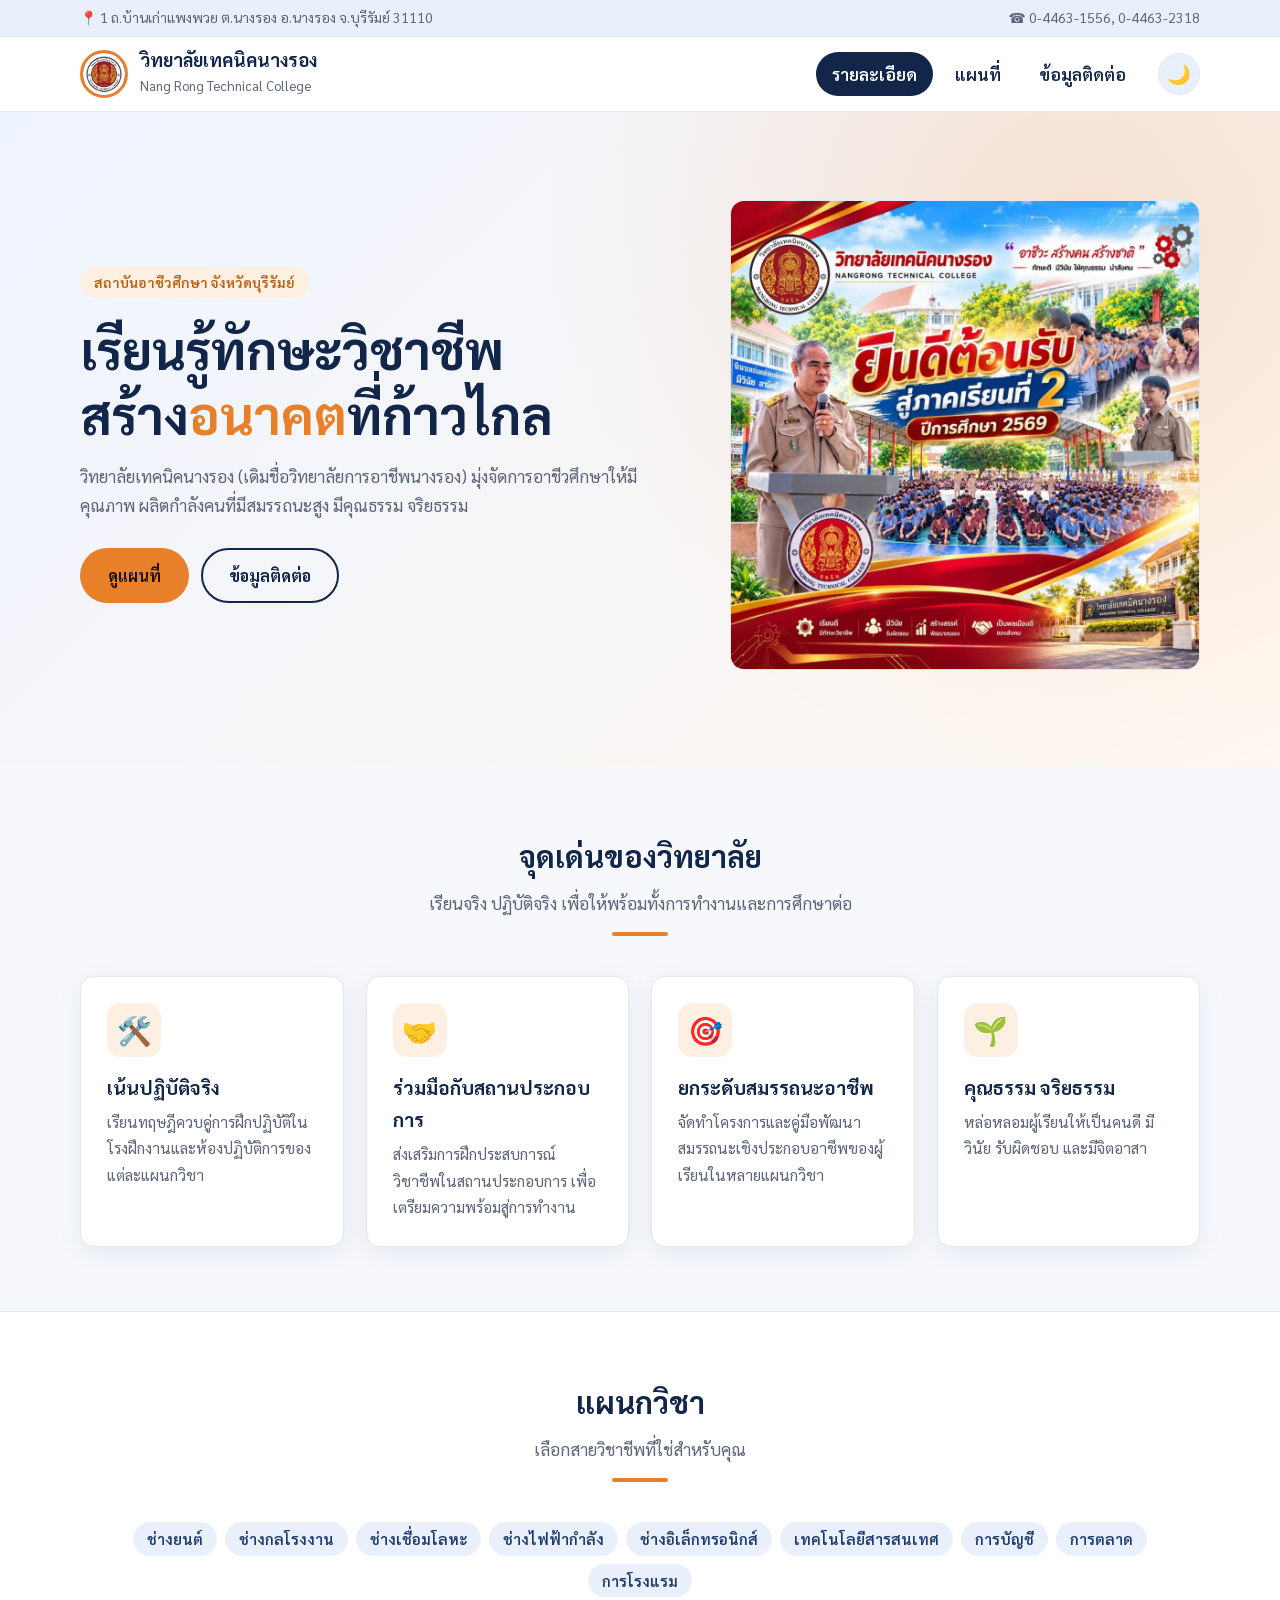
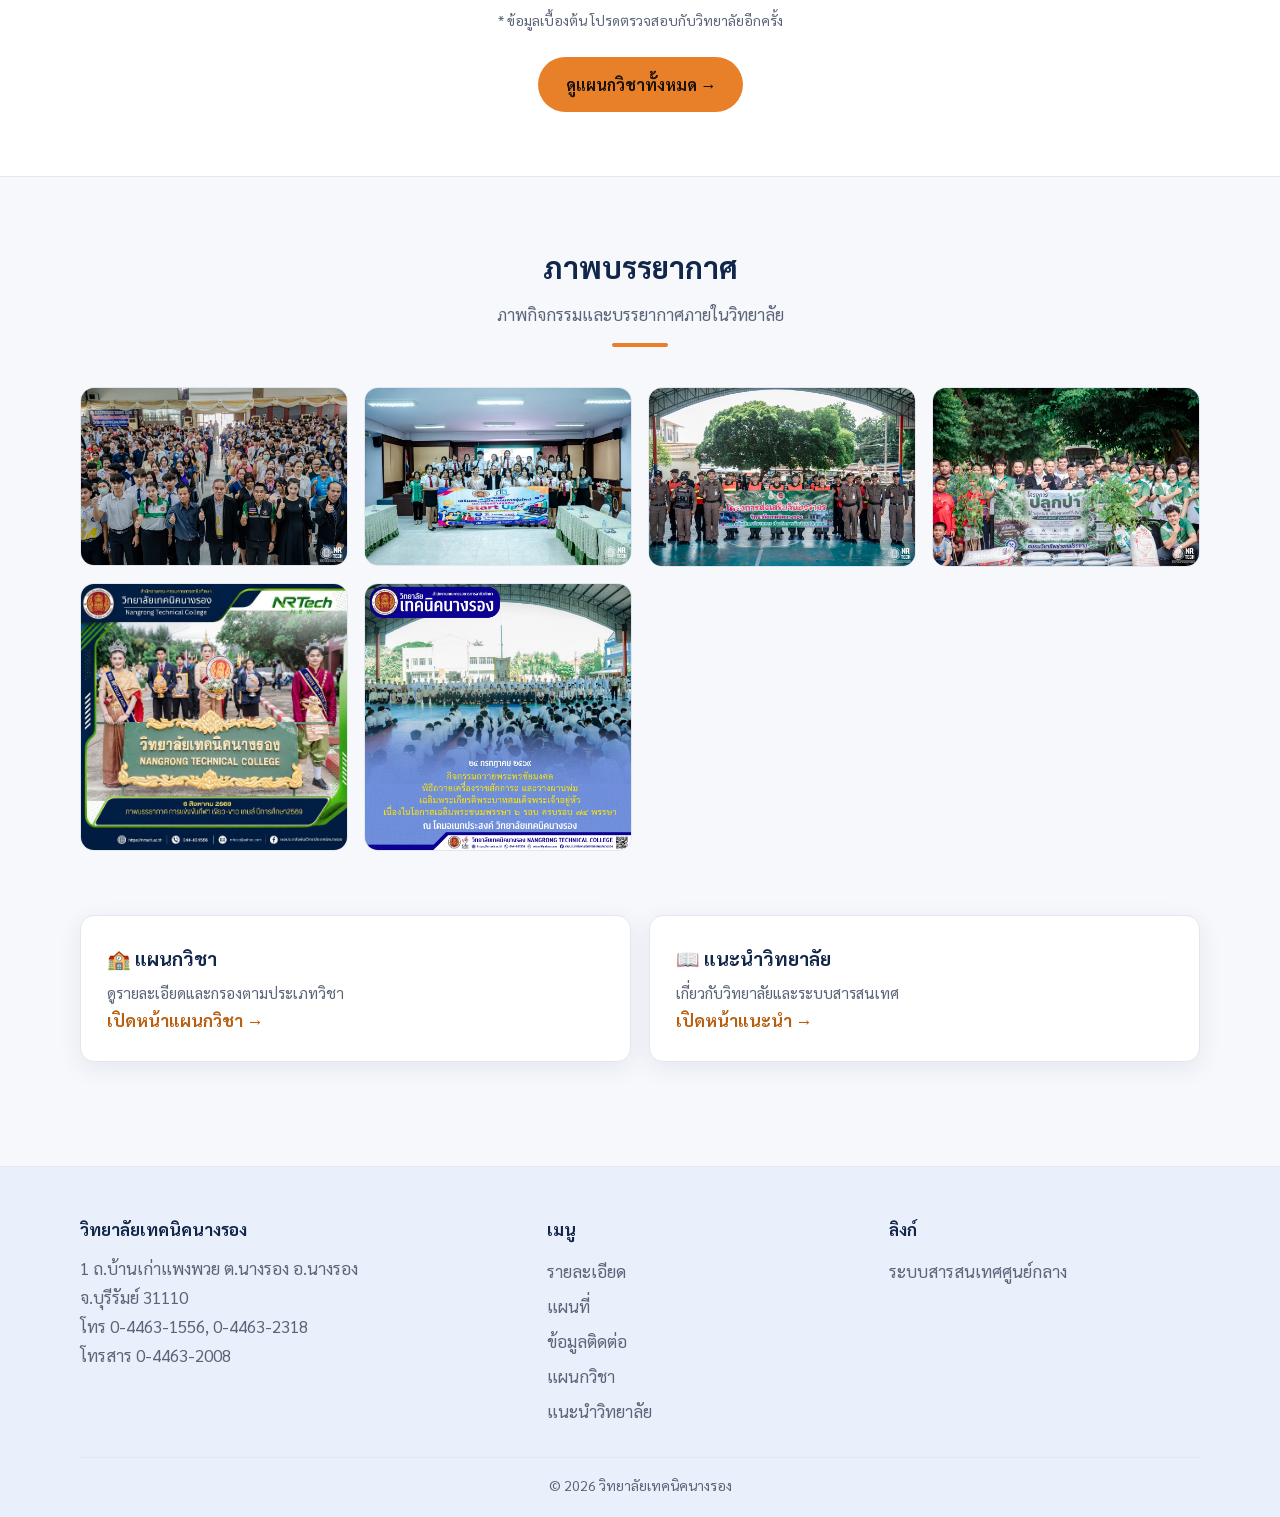
==== index.html @ fb566383 "Add files via upload" ====
<!DOCTYPE html>
<html lang="th">
<head>
  <meta charset="UTF-8">
  <meta name="viewport" content="width=device-width, initial-scale=1">
  <title>รายละเอียด | วิทยาลัยเทคนิคนางรอง</title>
  <meta name="description" content="วิทยาลัยเทคนิคนางรอง อ.นางรอง จ.บุรีรัมย์ รายละเอียด จุดเด่น แผนกวิชา และภาพบรรยากาศ">
  <link rel="preconnect" href="https://fonts.googleapis.com">
  <link rel="preconnect" href="https://fonts.gstatic.com" crossorigin>
  <link href="https://fonts.googleapis.com/css2?family=Sarabun:wght@400;600;700&display=swap" rel="stylesheet">
  <link rel="stylesheet" href="style.css">
  <script src="theme.js"></script>
</head>
<body>

  <div class="topbar">
    <div class="container">
      <span>📍 1 ถ.บ้านเก่าแพงพวย ต.นางรอง อ.นางรอง จ.บุรีรัมย์ 31110</span>
      <span>☎ 0-4463-1556, 0-4463-2318</span>
    </div>
  </div>

  <header class="site-header">
    <div class="container">
      <a href="index.html" class="brand">
        <!-- โลโก้: ใส่ไฟล์ไว้ที่ images/logo.png (ถ้ายังไม่มี จะแสดงตัวอักษร "นร") -->
        <div class="brand-mark"><span>นร</span><img src="home.jpg" alt="โลโก้วิทยาลัยเทคนิคนางรอง" onerror="this.remove()"></div>
        <div class="brand-text">
          <strong>วิทยาลัยเทคนิคนางรอง</strong>
          <span>Nang Rong Technical College</span>
        </div>
      </a>
      <button class="theme-btn" id="themeBtn" type="button" aria-label="เปลี่ยนเป็นโหมดมืด">🌙</button>
      <button class="menu-btn" aria-label="เปิดเมนู" onclick="document.getElementById('nav').classList.toggle('open')">☰</button>
      <nav class="nav" id="nav">
        <a href="index.html" class="active">รายละเอียด</a>
        <a href="map.html">แผนที่</a>
        <a href="contact.html">ข้อมูลติดต่อ</a>
      </nav>
    </div>
  </header>

  <main>

    <div class="hero">
      <div class="container">
        <div>
          <span class="eyebrow">สถาบันอาชีวศึกษา จังหวัดบุรีรัมย์</span>
          <h1>เรียนรู้ทักษะวิชาชีพ<br>สร้าง<em>อนาคต</em>ที่ก้าวไกล</h1>
          <p>วิทยาลัยเทคนิคนางรอง (เดิมชื่อวิทยาลัยการอาชีพนางรอง) มุ่งจัดการอาชีวศึกษาให้มีคุณภาพ ผลิตกำลังคนที่มีสมรรถนะสูง มีคุณธรรม จริยธรรม</p>
          <div class="hero-actions">
            <a href="map.html" class="btn btn-primary">ดูแผนที่</a>
            <a href="contact.html" class="btn btn-ghost">ข้อมูลติดต่อ</a>
          </div>
        </div>
        <!-- รูปหลัก: ใส่ไฟล์ไว้ที่ images/hero.jpg -->
        <div class="photo hero-photo" data-label="รูปหลัก: home.jpg">
          <img src="logo.jpg" alt= "อาคารวิทยาลัยเทคนิคนางรอง" onerror="this.remove()">
        </div>
      </div>
    </div>

    <section>
      <div class="container">
        <div class="section-head">
          <h2>จุดเด่นของวิทยาลัย</h2>
          <p>เรียนจริง ปฏิบัติจริง เพื่อให้พร้อมทั้งการทำงานและการศึกษาต่อ</p>
        </div>
        <div class="grid grid-3">
          <article class="card"><div class="icon">🛠️</div><h3>เน้นปฏิบัติจริง</h3><p>เรียนทฤษฎีควบคู่การฝึกปฏิบัติในโรงฝึกงานและห้องปฏิบัติการของแต่ละแผนกวิชา</p></article>
          <article class="card"><div class="icon">🤝</div><h3>ร่วมมือกับสถานประกอบการ</h3><p>ส่งเสริมการฝึกประสบการณ์วิชาชีพในสถานประกอบการ เพื่อเตรียมความพร้อมสู่การทำงาน</p></article>
          <article class="card"><div class="icon">🎯</div><h3>ยกระดับสมรรถนะอาชีพ</h3><p>จัดทำโครงการและคู่มือพัฒนาสมรรถนะเชิงประกอบอาชีพของผู้เรียนในหลายแผนกวิชา</p></article>
          <article class="card"><div class="icon">🌱</div><h3>คุณธรรม จริยธรรม</h3><p>หล่อหลอมผู้เรียนให้เป็นคนดี มีวินัย รับผิดชอบ และมีจิตอาสา</p></article>
        </div>
      </div>
    </section>

    <section class="section-alt">
      <div class="container">
        <div class="section-head">
          <h2>แผนกวิชา</h2>
          <p>เลือกสายวิชาชีพที่ใช่สำหรับคุณ</p>
        </div>
        <div class="chips" style="justify-content:center">
          <span class="chip">ช่างยนต์</span><span class="chip">ช่างกลโรงงาน</span><span class="chip">ช่างเชื่อมโลหะ</span>
          <span class="chip">ช่างไฟฟ้ากำลัง</span><span class="chip">ช่างอิเล็กทรอนิกส์</span><span class="chip">เทคโนโลยีสารสนเทศ</span>
          <span class="chip">การบัญชี</span><span class="chip">การตลาด</span><span class="chip">การโรงแรม</span>
        </div>
        <p style="text-align:center;color:var(--muted);font-size:14px;margin-top:12px">* ข้อมูลเบื้องต้น โปรดตรวจสอบกับวิทยาลัยอีกครั้ง</p>
        <p style="text-align:center;margin-top:24px"><a href="departments.html" class="btn btn-primary">ดูแผนกวิชาทั้งหมด →</a></p>
      </div>
    </section>

    <section>
      <div class="container">
        <div class="section-head">
          <h2>ภาพบรรยากาศ</h2>
          <p>ภาพกิจกรรมและบรรยากาศภายในวิทยาลัย</p>
        </div>
        <!-- แกลเลอรี: ใส่ไฟล์ images/gallery-1.jpg ถึง gallery-6.jpg
             ต้องการเพิ่มรูป ให้คัดลอกบล็อก <div class="photo">…</div> ต่อท้ายได้เลย -->
        <div class="gallery">
          <div class="photo" data-label="images/gallery-1.jpg"><img src="m1.jpg" alt="ภาพกิจกรรม 1" loading="lazy" onerror="this.remove()"></div>
          <div class="photo" data-label="images/gallery-2.jpg"><img src="m2.jpg" alt="ภาพกิจกรรม 2" loading="lazy" onerror="this.remove()"></div>
          <div class="photo" data-label="images/gallery-3.jpg"><img src="m3.jpg" alt="ภาพกิจกรรม 3" loading="lazy" onerror="this.remove()"></div>
          <div class="photo" data-label="images/gallery-4.jpg"><img src="m4.jpg" alt="ภาพกิจกรรม 4" loading="lazy" onerror="this.remove()"></div>
          <div class="photo" data-label="images/gallery-5.jpg"><img src="m5.jpg" alt="ภาพกิจกรรม 5" loading="lazy" onerror="this.remove()"></div>
          <div class="photo" data-label="images/gallery-6.jpg"><img src="m6.jpg" alt="ภาพกิจกรรม 6" loading="lazy" onerror="this.remove()"></div>
        </div>
      </div>
    </section>

    <section style="padding-top:0">
      <div class="container link-cards">
        <a class="card" href="departments.html"><h3>🏫 แผนกวิชา</h3><p>ดูรายละเอียดและกรองตามประเภทวิชา</p><span class="go">เปิดหน้าแผนกวิชา →</span></a>
        <a class="card" href="about.html"><h3>📖 แนะนำวิทยาลัย</h3><p>เกี่ยวกับวิทยาลัยและระบบสารสนเทศ</p><span class="go">เปิดหน้าแนะนำ →</span></a>
      </div>
    </section>
  </main>

  <footer class="site-footer">
    <div class="container">
      <div class="footer-grid">
        <div>
          <h4>วิทยาลัยเทคนิคนางรอง</h4>
          <p>1 ถ.บ้านเก่าแพงพวย ต.นางรอง อ.นางรอง<br>จ.บุรีรัมย์ 31110</p>
          <p>โทร 0-4463-1556, 0-4463-2318<br>โทรสาร 0-4463-2008</p>
        </div>
        <div>
          <h4>เมนู</h4>
          <ul>
            <li><a href="index.html">รายละเอียด</a></li>
            <li><a href="map.html">แผนที่</a></li>
            <li><a href="contact.html">ข้อมูลติดต่อ</a></li>
            <li><a href="departments.html">แผนกวิชา</a></li>
            <li><a href="about.html">แนะนำวิทยาลัย</a></li>
          </ul>
        </div>
        <div>
          <h4>ลิงก์</h4>
          <ul>
            <li><a href="https://my.nrtech.ac.th/" target="_blank" rel="noopener">ระบบสารสนเทศศูนย์กลาง</a></li>
          </ul>
        </div>
      </div>
      <div class="copy">© 2026 วิทยาลัยเทคนิคนางรอง</div>
    </div>
  </footer>

</body>
</html>
---- style.css ----
/* ============ Theme tokens ============ */
:root {
  color-scheme: light;
  --navy: #12264a;          /* heading text */
  --navy-2: #1d3a6e;        /* link text */
  --brand: #12264a;         /* solid fills (buttons, active nav) */
  --brand-2: #1d3a6e;
  --accent: #e8802a;
  --accent-dark: #b85f12;
  --accent-soft: #fdf0e3;
  --accent-line: #f5d9bb;
  --ink: #1d2433;
  --prose: #39425a;
  --muted: #5b6478;
  --line: #e3e7ef;
  --bg: #f6f8fc;
  --surface: #ffffff;
  --soft: #eaf0fb;
  --hero-a: #eef4ff;
  --hero-b: #fff8f0;
  --glow: rgba(232, 128, 42, 0.18);
  --radius: 14px;
  --shadow: 0 6px 24px rgba(18, 38, 74, 0.08);
  --shadow-hover: 0 12px 32px rgba(18, 38, 74, 0.14);
}

:root[data-theme="dark"] {
  color-scheme: dark;
  --navy: #dbe7ff;
  --navy-2: #8fb4ff;
  --brand: #2f5fb8;
  --brand-2: #4377d4;
  --accent: #f29441;
  --accent-dark: #ffb877;
  --accent-soft: #33261a;
  --accent-line: #5a3f25;
  --ink: #e7ebf5;
  --prose: #c3cbe0;
  --muted: #9aa5c0;
  --line: #2a3550;
  --bg: #0e1424;
  --surface: #161e33;
  --soft: #1a2440;
  --hero-a: #121b33;
  --hero-b: #1b1a2b;
  --glow: rgba(242, 148, 65, 0.16);
  --shadow: 0 6px 24px rgba(0, 0, 0, 0.35);
  --shadow-hover: 0 12px 32px rgba(0, 0, 0, 0.5);
}

* { box-sizing: border-box; margin: 0; padding: 0; }

html { scroll-behavior: smooth; }

body {
  font-family: "Sarabun", "Noto Sans Thai", system-ui, sans-serif;
  color: var(--ink);
  background: var(--bg);
  line-height: 1.7;
  font-size: 17px;
  transition: background .25s, color .25s;
}

a { color: inherit; text-decoration: none; }
img { max-width: 100%; display: block; }

.container { width: min(1120px, 100% - 32px); margin-inline: auto; }

/* ---------- Header ---------- */
.topbar {
  background: var(--soft);
  color: var(--muted);
  font-size: 14px;
  border-bottom: 1px solid var(--line);
}
.topbar .container {
  display: flex; justify-content: space-between; flex-wrap: wrap;
  gap: 4px 20px; padding: 6px 0;
}
.topbar a:hover { color: var(--navy); }

.site-header {
  background: var(--surface);
  border-bottom: 1px solid var(--line);
  position: sticky; top: 0; z-index: 50;
}
.site-header .container {
  display: flex; align-items: center; justify-content: space-between;
  padding: 12px 0; gap: 16px;
}
.brand { display: flex; align-items: center; gap: 12px; order: 1; }
.brand-mark {
  width: 48px; height: 48px; border-radius: 50%;
  background: linear-gradient(135deg, var(--brand), var(--brand-2));
  color: #fff; display: grid; place-items: center;
  font-weight: 700; font-size: 18px; border: 3px solid var(--accent);
}
.brand-text strong { display: block; font-size: 18px; color: var(--navy); line-height: 1.2; }
.brand-text span { font-size: 13px; color: var(--muted); }

.nav { display: flex; gap: 6px; order: 2; margin-left: auto; }
.nav a {
  padding: 8px 16px; border-radius: 999px; font-weight: 600; color: var(--navy);
  transition: background .2s, color .2s;
}
.nav a:hover { background: var(--accent-soft); }
.nav a.active { background: var(--brand); color: #fff; }

.theme-btn {
  order: 3; width: 42px; height: 42px; border-radius: 50%;
  border: 1px solid var(--line); background: var(--soft); color: var(--navy);
  font-size: 19px; line-height: 1; cursor: pointer; flex-shrink: 0;
  display: grid; place-items: center; transition: transform .15s, border-color .2s;
}
.theme-btn:hover { transform: rotate(15deg); border-color: var(--accent); }
.theme-btn:focus-visible, .menu-btn:focus-visible, .filter-btn:focus-visible {
  outline: 3px solid var(--accent); outline-offset: 2px;
}

.menu-btn {
  order: 4; display: none; background: none; border: 1px solid var(--line);
  border-radius: 10px; padding: 8px 12px; font-size: 20px; cursor: pointer; color: var(--navy);
}

/* ---------- Hero ---------- */
.hero {
  background:
    radial-gradient(circle at 85% 20%, var(--glow), transparent 45%),
    linear-gradient(135deg, var(--hero-a) 0%, var(--hero-b) 100%);
  color: var(--ink);
  padding: 88px 0 96px;
}
.hero .container { display: grid; grid-template-columns: 1.3fr 1fr; gap: 40px; align-items: center; }
.eyebrow {
  display: inline-block; background: var(--accent-soft); color: var(--accent-dark); padding: 4px 14px;
  border-radius: 999px; font-size: 14px; margin-bottom: 18px; font-weight: 600;
}
.hero h1 { font-size: clamp(32px, 5vw, 52px); line-height: 1.25; margin-bottom: 16px; color: var(--navy); }
.hero h1 em { font-style: normal; color: var(--accent); }
.hero p { color: var(--muted); max-width: 560px; margin-bottom: 28px; }
.hero-actions { display: flex; gap: 12px; flex-wrap: wrap; }

.btn {
  display: inline-block; padding: 12px 26px; border-radius: 999px;
  font-weight: 700; border: 2px solid transparent; transition: transform .15s, background .2s, color .2s;
  cursor: pointer; font-family: inherit; font-size: 16px;
}
.btn:hover { transform: translateY(-2px); }
.btn-primary { background: var(--accent); color: #1a1208; }
.btn-primary:hover { filter: brightness(0.92); }
.btn-ghost { border-color: var(--navy); color: var(--navy); }
.btn-ghost:hover { background: var(--navy); color: var(--bg); }

.hero-card {
  background: var(--surface); border: 1px solid var(--line);
  border-radius: var(--radius); padding: 28px; box-shadow: var(--shadow);
}
.hero-card h3 { margin-bottom: 14px; font-size: 18px; color: var(--navy); }
.hero-card li { list-style: none; padding: 8px 0; border-bottom: 1px dashed var(--line); color: var(--ink); }
.hero-card li a:hover { color: var(--accent); }
.hero-card li:last-child { border: 0; }

/* ---------- Page banner (inner pages) ---------- */
.page-banner {
  background: linear-gradient(135deg, var(--hero-a) 0%, var(--hero-b) 100%);
  color: var(--navy); padding: 56px 0;
  border-bottom: 1px solid var(--line);
}
.page-banner h1 { font-size: clamp(28px, 4vw, 40px); }
.page-banner p { color: var(--muted); margin-top: 6px; }
.crumbs { font-size: 14px; color: var(--muted); margin-bottom: 10px; }
.crumbs a:hover { color: var(--accent); }

/* ---------- Sections ---------- */
section { padding: 64px 0; }
.section-alt { background: var(--surface); border-block: 1px solid var(--line); }
.section-head { text-align: center; max-width: 640px; margin: 0 auto 40px; }
.section-head h2 { font-size: 30px; color: var(--navy); }
.section-head p { color: var(--muted); margin-top: 8px; }
.section-head::after {
  content: ""; display: block; width: 56px; height: 4px; border-radius: 4px;
  background: var(--accent); margin: 14px auto 0;
}

.grid { display: grid; gap: 22px; }
.grid-3 { grid-template-columns: repeat(auto-fill, minmax(260px, 1fr)); }
.grid-4 { grid-template-columns: repeat(auto-fill, minmax(220px, 1fr)); }

.card {
  background: var(--surface); border-radius: var(--radius); padding: 26px;
  box-shadow: var(--shadow); border: 1px solid var(--line);
  transition: transform .2s, box-shadow .2s, background .25s;
}
.card:hover { transform: translateY(-4px); box-shadow: var(--shadow-hover); }
.card .icon {
  width: 54px; height: 54px; border-radius: 14px; background: var(--accent-soft);
  display: grid; place-items: center; font-size: 28px; margin-bottom: 14px;
}
.card h3 { color: var(--navy); font-size: 19px; margin-bottom: 6px; }
.card p { color: var(--muted); font-size: 15.5px; }
.tag {
  display: inline-block; margin-top: 12px; font-size: 13px; font-weight: 600;
  background: var(--soft); color: var(--navy-2); padding: 2px 12px; border-radius: 999px;
}

.cta {
  background: var(--accent-soft); border-radius: var(--radius);
  padding: 40px; text-align: center; border: 1px solid var(--accent-line);
}
.cta h2 { color: var(--navy); margin-bottom: 8px; }
.cta p { color: var(--muted); margin-bottom: 20px; }
.cta .btn-primary { background: var(--brand); color: #fff; }
.cta .btn-primary:hover { background: var(--brand-2); filter: none; }

/* ---------- Filters (departments) ---------- */
.filters { display: flex; gap: 10px; justify-content: center; flex-wrap: wrap; margin-bottom: 32px; }
.filter-btn {
  padding: 8px 20px; border-radius: 999px; border: 1px solid var(--line);
  background: var(--surface); font-family: inherit; font-size: 16px; cursor: pointer; color: var(--navy);
  font-weight: 600; transition: all .2s;
}
.filter-btn:hover { border-color: var(--accent); }
.filter-btn.active { background: var(--brand); color: #fff; border-color: var(--brand); }
.dept.hidden { display: none; }

/* ---------- About ---------- */
.two-col { display: grid; grid-template-columns: 1.2fr 1fr; gap: 36px; align-items: start; }
.prose h2 { color: var(--navy); margin-bottom: 10px; font-size: 26px; }
.prose p { margin-bottom: 14px; color: var(--prose); }
.prose a, .info-list a { color: var(--navy-2); text-decoration: underline; }
.info-list { list-style: none; }
.info-list li {
  display: flex; gap: 12px; padding: 12px 0; border-bottom: 1px solid var(--line);
}
.info-list li:last-child { border: 0; }
.info-list .k { min-width: 92px; font-weight: 700; color: var(--navy); }

.timeline { border-left: 3px solid var(--accent); padding-left: 24px; }
.timeline .item { position: relative; margin-bottom: 22px; }
.timeline .item::before {
  content: ""; position: absolute; left: -33px; top: 8px; width: 14px; height: 14px;
  border-radius: 50%; background: var(--accent); border: 3px solid var(--surface);
}
.timeline h4 { color: var(--navy); }
.timeline p { color: var(--muted); font-size: 15.5px; }

/* ---------- Footer ---------- */
.site-footer { background: var(--soft); color: var(--muted); padding: 48px 0 20px; margin-top: 40px; border-top: 1px solid var(--line); }
.footer-grid { display: grid; grid-template-columns: 1.4fr 1fr 1fr; gap: 32px; margin-bottom: 28px; }
.site-footer h4 { color: var(--navy); margin-bottom: 10px; }
.site-footer a:hover { color: var(--accent); }
.site-footer li { list-style: none; padding: 3px 0; }
.copy { border-top: 1px solid var(--line); padding-top: 16px; font-size: 14px; text-align: center; }

/* ---------- Responsive ---------- */
@media (max-width: 860px) {
  .hero .container, .two-col, .footer-grid { grid-template-columns: 1fr; }
  .menu-btn { display: block; }
  .theme-btn { margin-left: auto; }
  .nav {
    display: none; position: absolute; left: 0; right: 0; top: 100%; margin-left: 0;
    background: var(--surface); flex-direction: column; padding: 12px 16px;
    border-bottom: 1px solid var(--line); box-shadow: var(--shadow);
  }
  .nav.open { display: flex; }
  .site-header .container { position: relative; }
  .hero { padding: 56px 0; }
}

@media (prefers-reduced-motion: reduce) {
  * { transition: none !important; scroll-behavior: auto !important; }
}

/* ============ เพิ่มใหม่: โลโก้รูป / ช่องรูปภาพ / แกลเลอรี / แผนที่ / ติดต่อ ============ */
.brand-mark { position: relative; overflow: hidden; flex-shrink: 0; }
.brand-mark img { position: absolute; inset: 0; width: 100%; height: 100%; object-fit: cover; }

/* ช่องรูปภาพ: ถ้าไม่มีไฟล์รูป จะแสดงกรอบพร้อมชื่อไฟล์ที่ต้องใส่ */
.photo {
  position: relative; overflow: hidden; border-radius: var(--radius);
  background: var(--soft); border: 1px dashed var(--line);
  aspect-ratio: 16 / 9; display: grid; place-items: center;
  color: var(--muted); font-size: 15px; text-align: center; padding: 12px;
}
.photo::before { content: "📷 " attr(data-label); }
.photo img { position: absolute; inset: 0; width: 100%; height: 100%; object-fit: cover; }
.photo.has-img { border-style: solid; }

.gallery { display: grid; gap: 16px; grid-template-columns: repeat(auto-fill, minmax(250px, 1fr)); }
.gallery .photo { aspect-ratio: 4 / 3; }

.hero-photo { aspect-ratio: 4 / 3; }

.map-wrap { border-radius: var(--radius); overflow: hidden; border: 1px solid var(--line); box-shadow: var(--shadow); background: var(--soft); }
.map-wrap iframe { display: block; width: 100%; height: min(62vh, 520px); border: 0; }

.contact-grid { display: grid; gap: 22px; grid-template-columns: 1fr 1fr; align-items: start; }
.chips { display: flex; flex-wrap: wrap; gap: 8px; }
.chip { background: var(--soft); color: var(--navy-2); font-weight: 600; font-size: 15px; padding: 4px 14px; border-radius: 999px; }
.link-cards { display: grid; gap: 18px; grid-template-columns: repeat(auto-fit, minmax(260px, 1fr)); }
.link-cards .card { display: block; }
.link-cards .card span.go { color: var(--accent-dark); font-weight: 700; }

@media (max-width: 860px) { .contact-grid { grid-template-columns: 1fr; } }

/* มือถือ: แสดง 3 ปุ่มด้านบนเป็นแถวเสมอ (ไม่ซ่อนในเมนู) */
@media (max-width: 860px) {
  .menu-btn { display: none; }
  .site-header .container { flex-wrap: wrap; }
  .nav, .nav.open {
    display: flex; position: static; order: 5; width: 100%; flex-direction: row; gap: 6px;
    padding: 0; border: 0; box-shadow: none; background: transparent; margin-left: 0;
  }
  .nav a { flex: 1; text-align: center; padding: 8px 6px; font-size: 15px; border: 1px solid var(--line); }
  .nav a.active { border-color: var(--brand); }
  .theme-btn { margin-left: auto; }
  .brand { margin-right: 0; }
}

/* ===== รูปที่อัปโหลดแล้ว: แสดงเต็มภาพตามสัดส่วนจริง ไม่ครอบตัด ===== */
.photo.has-img {
  display: block; aspect-ratio: auto; padding: 0; background: var(--soft);
  line-height: 0;
}
.photo.has-img::before { content: none; }
.photo.has-img img {
  position: static; display: block; width: 100%; height: auto;
  max-height: 80vh; object-fit: contain; margin-inline: auto;
}
.gallery { align-items: start; }
.contact-grid { align-items: start; }
.hero .container { align-items: center; }

/* โลโก้: แสดงเต็มวง ไม่ตัดขอบ */
.brand-mark img { object-fit: contain; background: #fff; padding: 2px; }
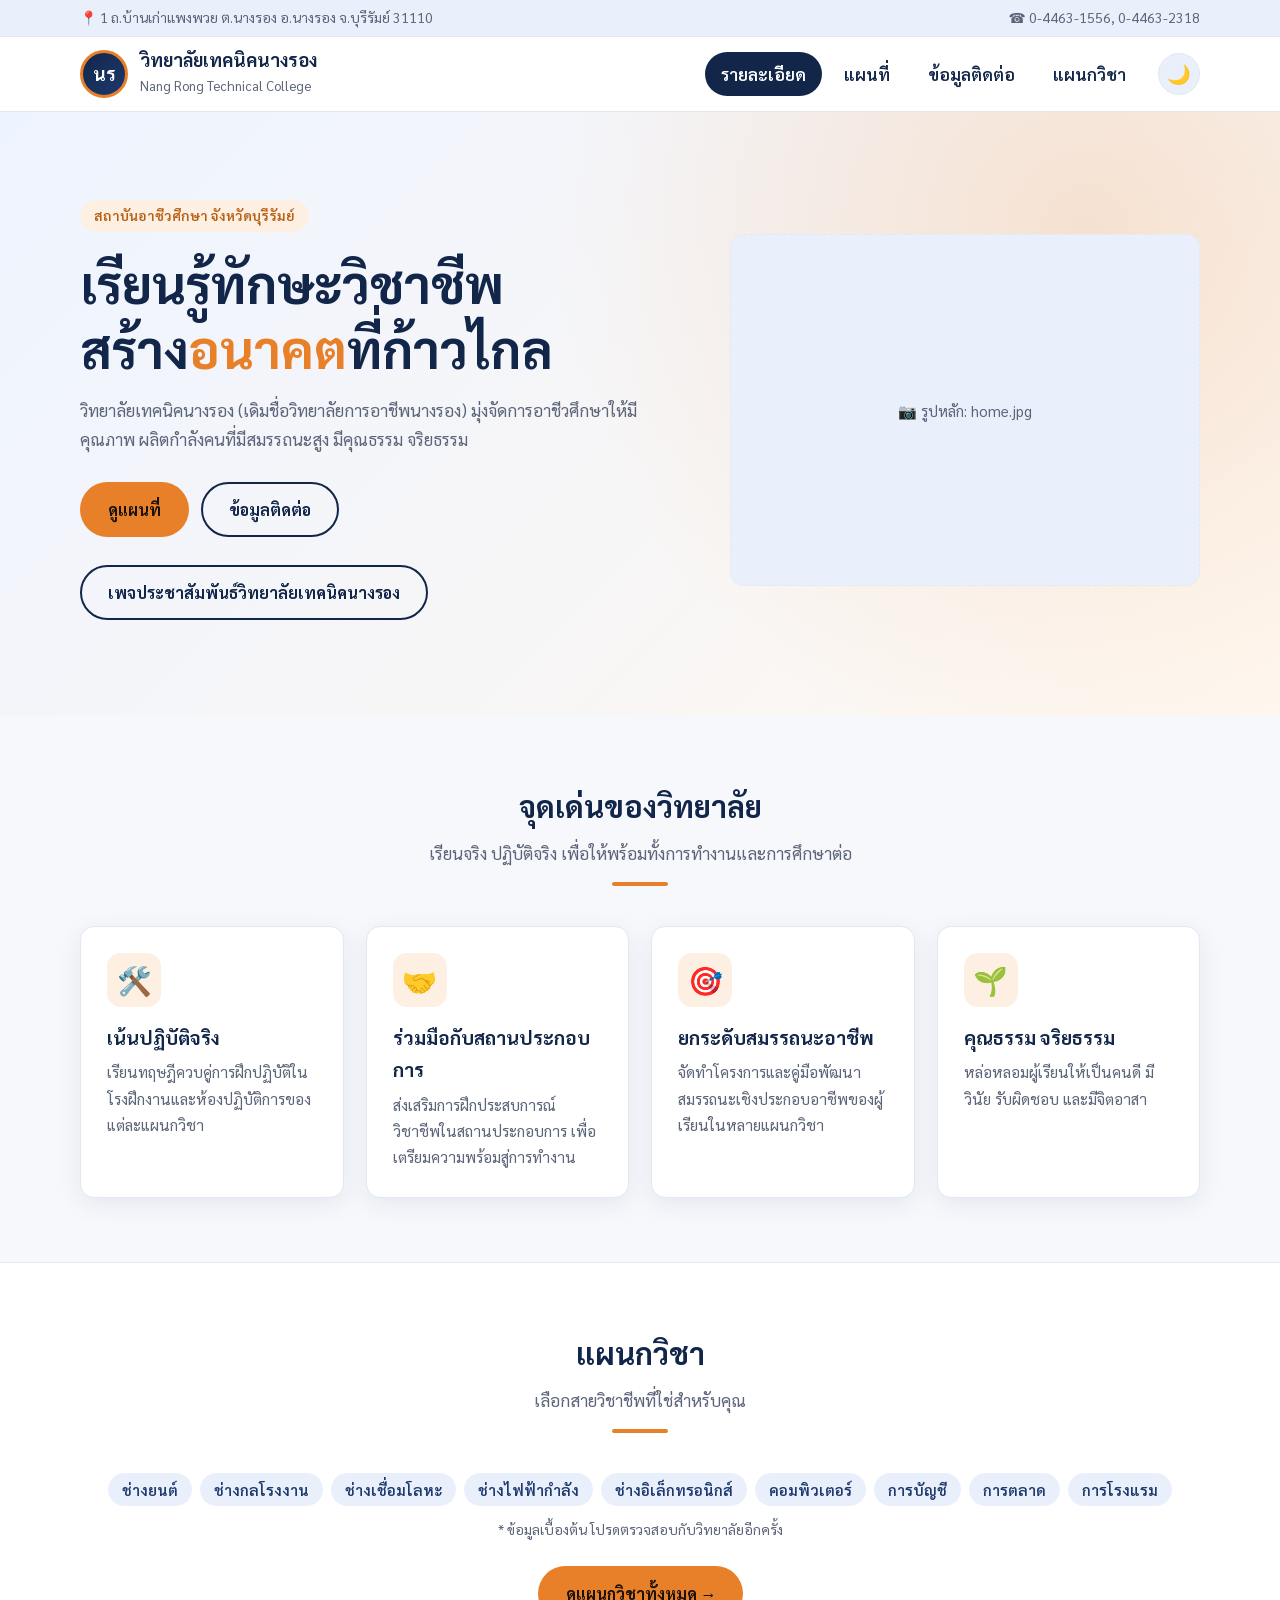
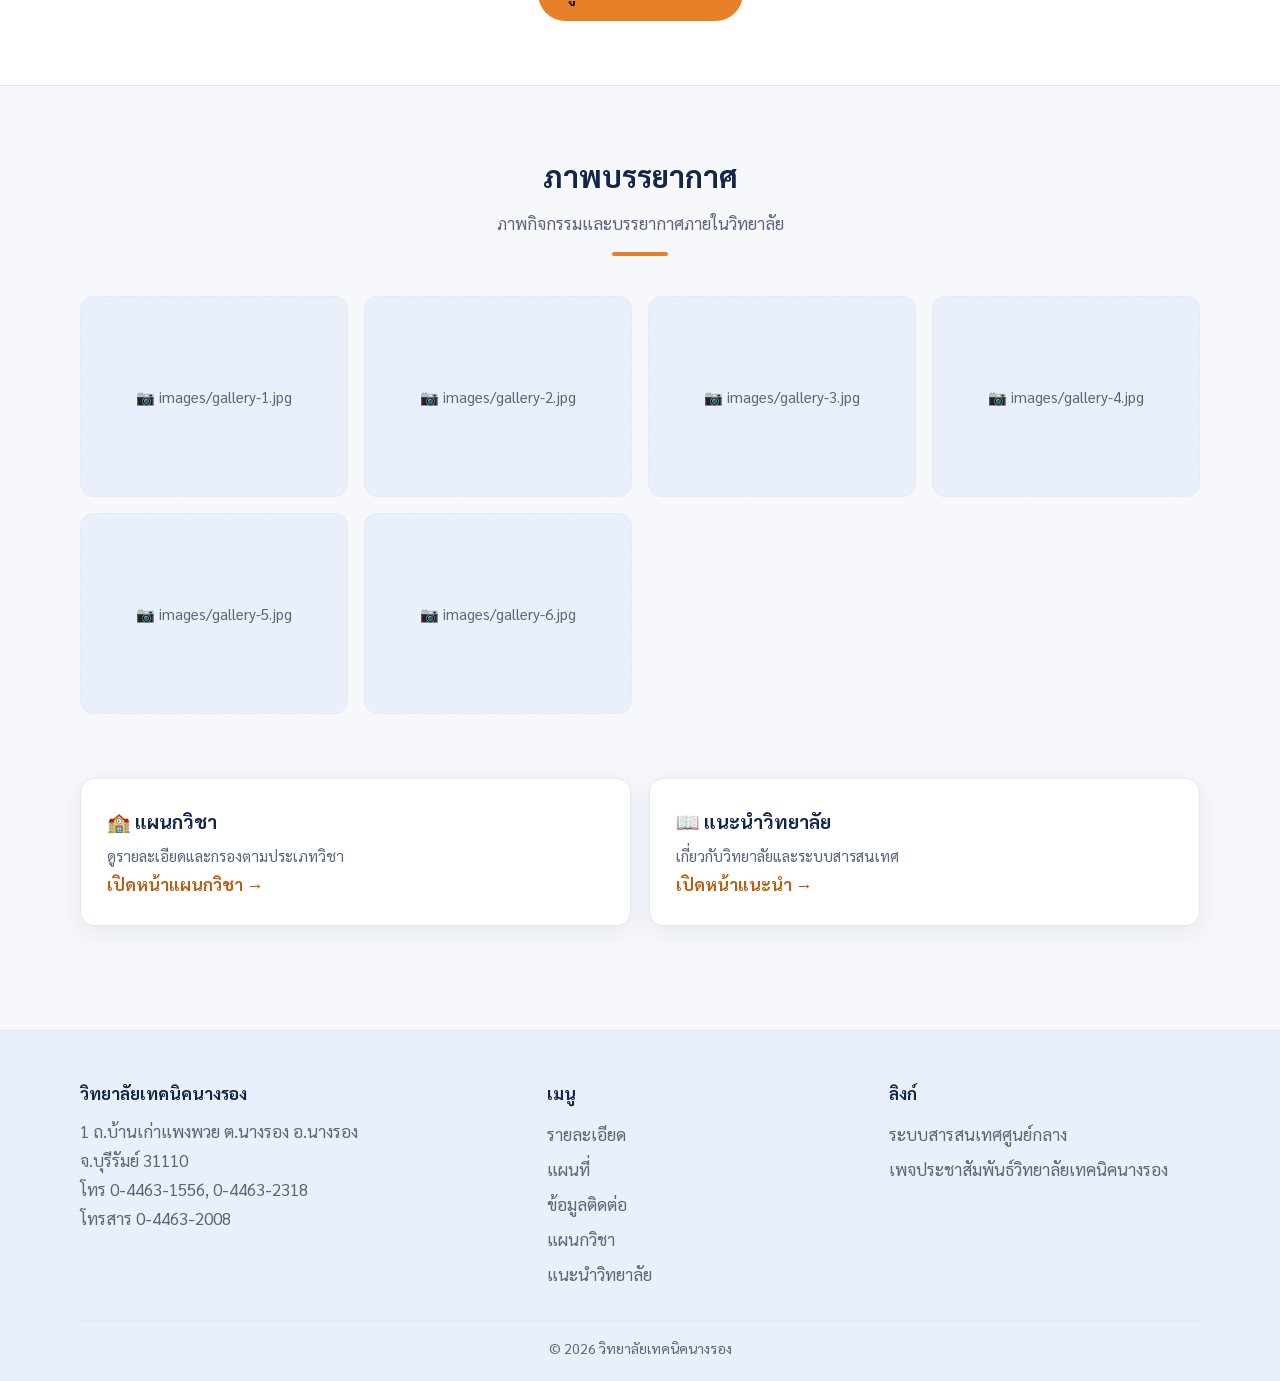
==== commit c5cc5ccc: "Add files via upload" ====
--- a/index.html
+++ b/index.html
@@ -24,7 +24,7 @@
     <div class="container">
       <a href="index.html" class="brand">
         <!-- โลโก้: ใส่ไฟล์ไว้ที่ images/logo.png (ถ้ายังไม่มี จะแสดงตัวอักษร "นร") -->
-        <div class="brand-mark"><span>นร</span><img src="home.jpg" alt="โลโก้วิทยาลัยเทคนิคนางรอง" onerror="this.remove()"></div>
+        <div class="brand-mark"><span>นร</span><img src="roob/home.jpg" alt="โลโก้วิทยาลัยเทคนิคนางรอง" onerror="this.remove()"></div>
         <div class="brand-text">
           <strong>วิทยาลัยเทคนิคนางรอง</strong>
           <span>Nang Rong Technical College</span>
@@ -36,6 +36,7 @@
         <a href="index.html" class="active">รายละเอียด</a>
         <a href="map.html">แผนที่</a>
         <a href="contact.html">ข้อมูลติดต่อ</a>
+        <a href="departments.html">แผนกวิชา</a>
       </nav>
     </div>
   </header>
@@ -52,10 +53,14 @@
             <a href="map.html" class="btn btn-primary">ดูแผนที่</a>
             <a href="contact.html" class="btn btn-ghost">ข้อมูลติดต่อ</a>
           </div>
+          <p></p>
+          <div class="hero-actions">
+            <a href="https://web.facebook.com/NrTechNew" target="_blank" rel="noopener " class="btn btn-ghost">เพจประชาสัมพันธ์วิทยาลัยเทคนิคนางรอง</a>
+          </div>
         </div>
         <!-- รูปหลัก: ใส่ไฟล์ไว้ที่ images/hero.jpg -->
         <div class="photo hero-photo" data-label="รูปหลัก: home.jpg">
-          <img src="logo.jpg" alt= "อาคารวิทยาลัยเทคนิคนางรอง" onerror="this.remove()">
+          <img src="roob/logo.jpg" alt= "อาคารวิทยาลัยเทคนิคนางรอง" onerror="this.remove()">
         </div>
       </div>
     </div>
@@ -83,7 +88,7 @@
         </div>
         <div class="chips" style="justify-content:center">
           <span class="chip">ช่างยนต์</span><span class="chip">ช่างกลโรงงาน</span><span class="chip">ช่างเชื่อมโลหะ</span>
-          <span class="chip">ช่างไฟฟ้ากำลัง</span><span class="chip">ช่างอิเล็กทรอนิกส์</span><span class="chip">เทคโนโลยีสารสนเทศ</span>
+          <span class="chip">ช่างไฟฟ้ากำลัง</span><span class="chip">ช่างอิเล็กทรอนิกส์</span><span class="chip">คอมพิวเตอร์</span>
           <span class="chip">การบัญชี</span><span class="chip">การตลาด</span><span class="chip">การโรงแรม</span>
         </div>
         <p style="text-align:center;color:var(--muted);font-size:14px;margin-top:12px">* ข้อมูลเบื้องต้น โปรดตรวจสอบกับวิทยาลัยอีกครั้ง</p>
@@ -100,12 +105,12 @@
         <!-- แกลเลอรี: ใส่ไฟล์ images/gallery-1.jpg ถึง gallery-6.jpg
              ต้องการเพิ่มรูป ให้คัดลอกบล็อก <div class="photo">…</div> ต่อท้ายได้เลย -->
         <div class="gallery">
-          <div class="photo" data-label="images/gallery-1.jpg"><img src="m1.jpg" alt="ภาพกิจกรรม 1" loading="lazy" onerror="this.remove()"></div>
-          <div class="photo" data-label="images/gallery-2.jpg"><img src="m2.jpg" alt="ภาพกิจกรรม 2" loading="lazy" onerror="this.remove()"></div>
-          <div class="photo" data-label="images/gallery-3.jpg"><img src="m3.jpg" alt="ภาพกิจกรรม 3" loading="lazy" onerror="this.remove()"></div>
-          <div class="photo" data-label="images/gallery-4.jpg"><img src="m4.jpg" alt="ภาพกิจกรรม 4" loading="lazy" onerror="this.remove()"></div>
-          <div class="photo" data-label="images/gallery-5.jpg"><img src="m5.jpg" alt="ภาพกิจกรรม 5" loading="lazy" onerror="this.remove()"></div>
-          <div class="photo" data-label="images/gallery-6.jpg"><img src="m6.jpg" alt="ภาพกิจกรรม 6" loading="lazy" onerror="this.remove()"></div>
+          <div class="photo" data-label="images/gallery-1.jpg"><img src="roob/m1.jpg" alt="ภาพกิจกรรม 1" loading="lazy" onerror="this.remove()"></div>
+          <div class="photo" data-label="images/gallery-2.jpg"><img src="roob/m2.jpg" alt="ภาพกิจกรรม 2" loading="lazy" onerror="this.remove()"></div>
+          <div class="photo" data-label="images/gallery-3.jpg"><img src="roob/m3.jpg" alt="ภาพกิจกรรม 3" loading="lazy" onerror="this.remove()"></div>
+          <div class="photo" data-label="images/gallery-4.jpg"><img src="roob/m4.jpg" alt="ภาพกิจกรรม 4" loading="lazy" onerror="this.remove()"></div>
+          <div class="photo" data-label="images/gallery-5.jpg"><img src="roob/m5.jpg" alt="ภาพกิจกรรม 5" loading="lazy" onerror="this.remove()"></div>
+          <div class="photo" data-label="images/gallery-6.jpg"><img src="roob/m6.jpg" alt="ภาพกิจกรรม 6" loading="lazy" onerror="this.remove()"></div>
         </div>
       </div>
     </section>
@@ -140,6 +145,7 @@
           <h4>ลิงก์</h4>
           <ul>
             <li><a href="https://my.nrtech.ac.th/" target="_blank" rel="noopener">ระบบสารสนเทศศูนย์กลาง</a></li>
+            <li><a href="https://web.facebook.com/NrTechNew" target="_blank" rel="noopener">เพจประชาสัมพันธ์วิทยาลัยเทคนิคนางรอง</a></li>
           </ul>
         </div>
       </div>
--- a/style.css
+++ b/style.css
@@ -332,4 +332,17 @@
 .hero .container { align-items: center; }
 
 /* โลโก้: แสดงเต็มวง ไม่ตัดขอบ */
-.brand-mark img { object-fit: contain; background: #fff; padding: 2px; }+.brand-mark img { object-fit: contain; background: #fff; padding: 2px; }
+
+/* ===== ครูผู้สอน ===== */
+.teachers { display: grid; gap: 22px; grid-template-columns: repeat(auto-fill, minmax(210px, 1fr)); }
+.teacher { text-align: center; padding: 18px 18px 22px; }
+.teacher .photo, .teacher .photo.has-img {
+  aspect-ratio: 3 / 4; display: grid; place-items: center; margin-bottom: 14px; line-height: 1.4;
+}
+.teacher .photo.has-img img {
+  position: absolute; inset: 0; width: 100%; height: 100%; max-height: none; object-fit: contain;
+}
+.teacher h3 { color: var(--navy); font-size: 18px; margin-bottom: 2px; }
+.teacher .role { color: var(--accent-dark); font-weight: 600; font-size: 15px; }
+.teacher .sub { color: var(--muted); font-size: 14px; }
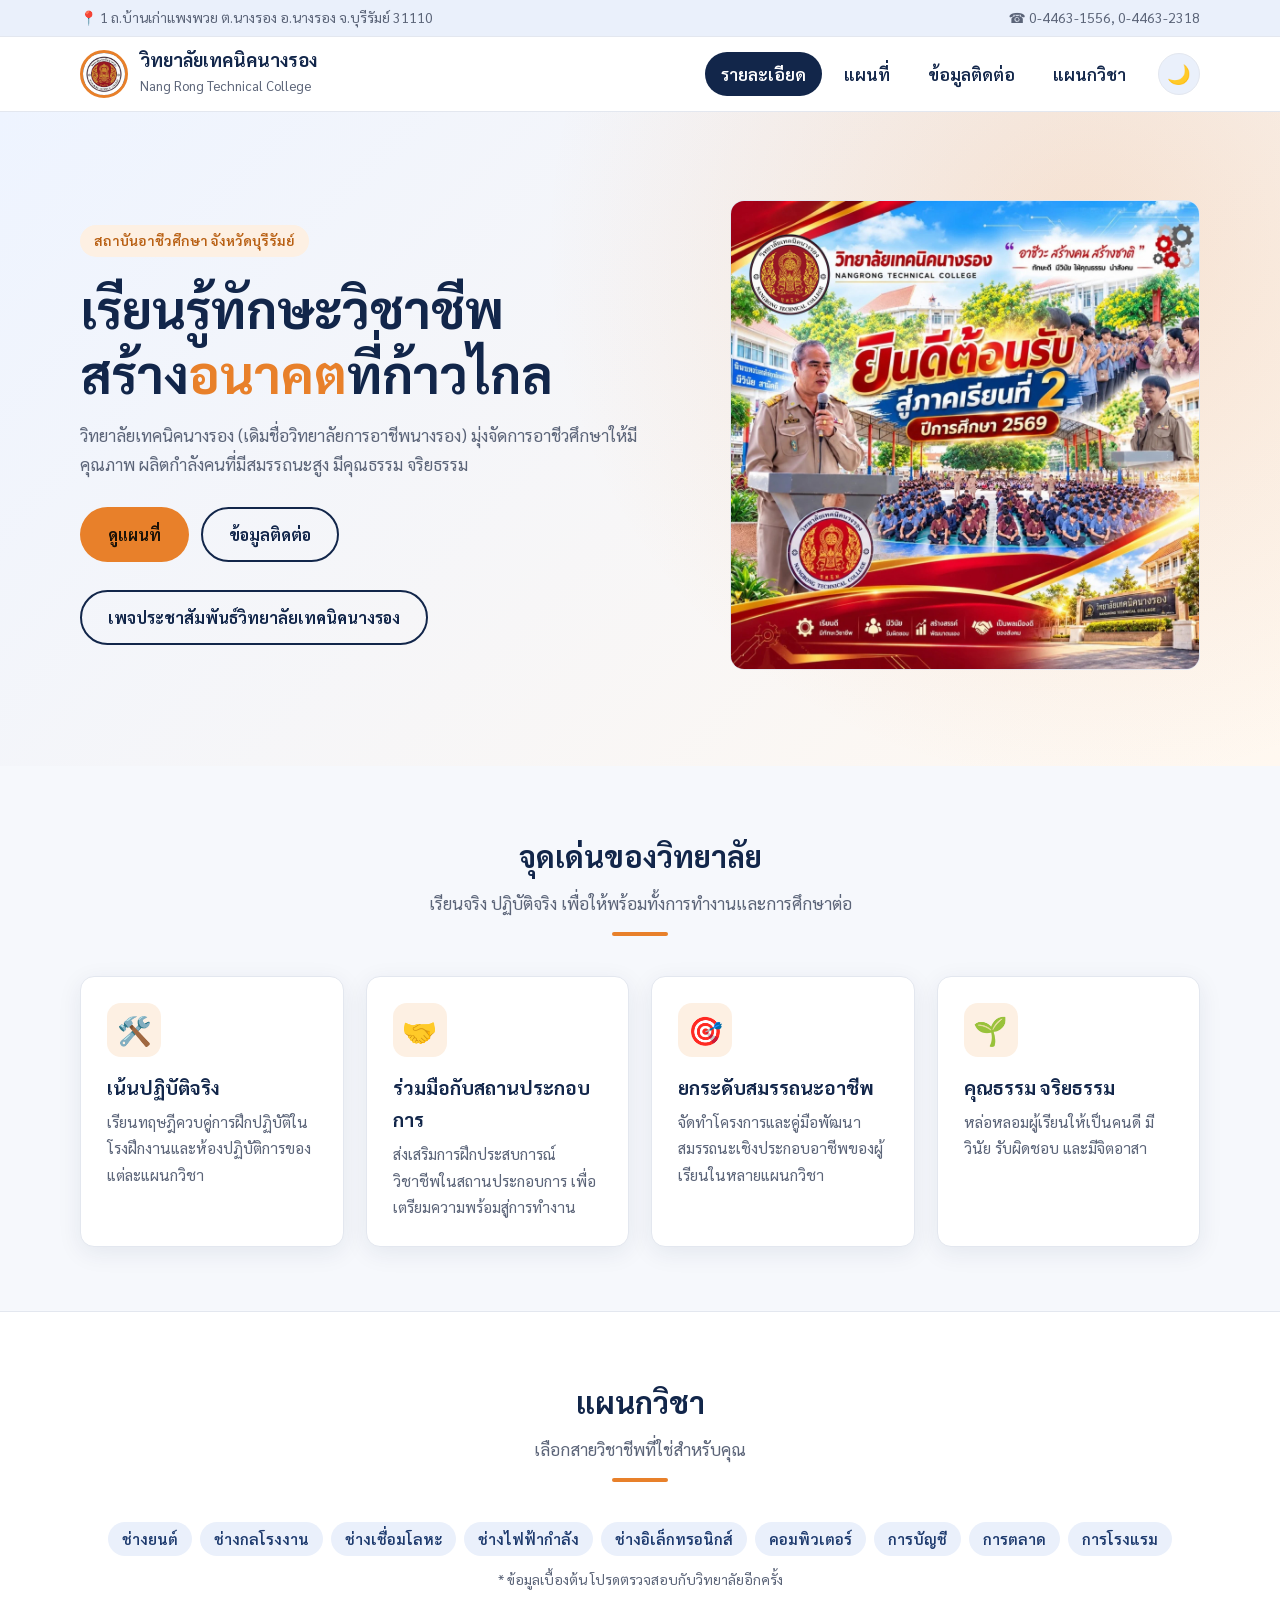
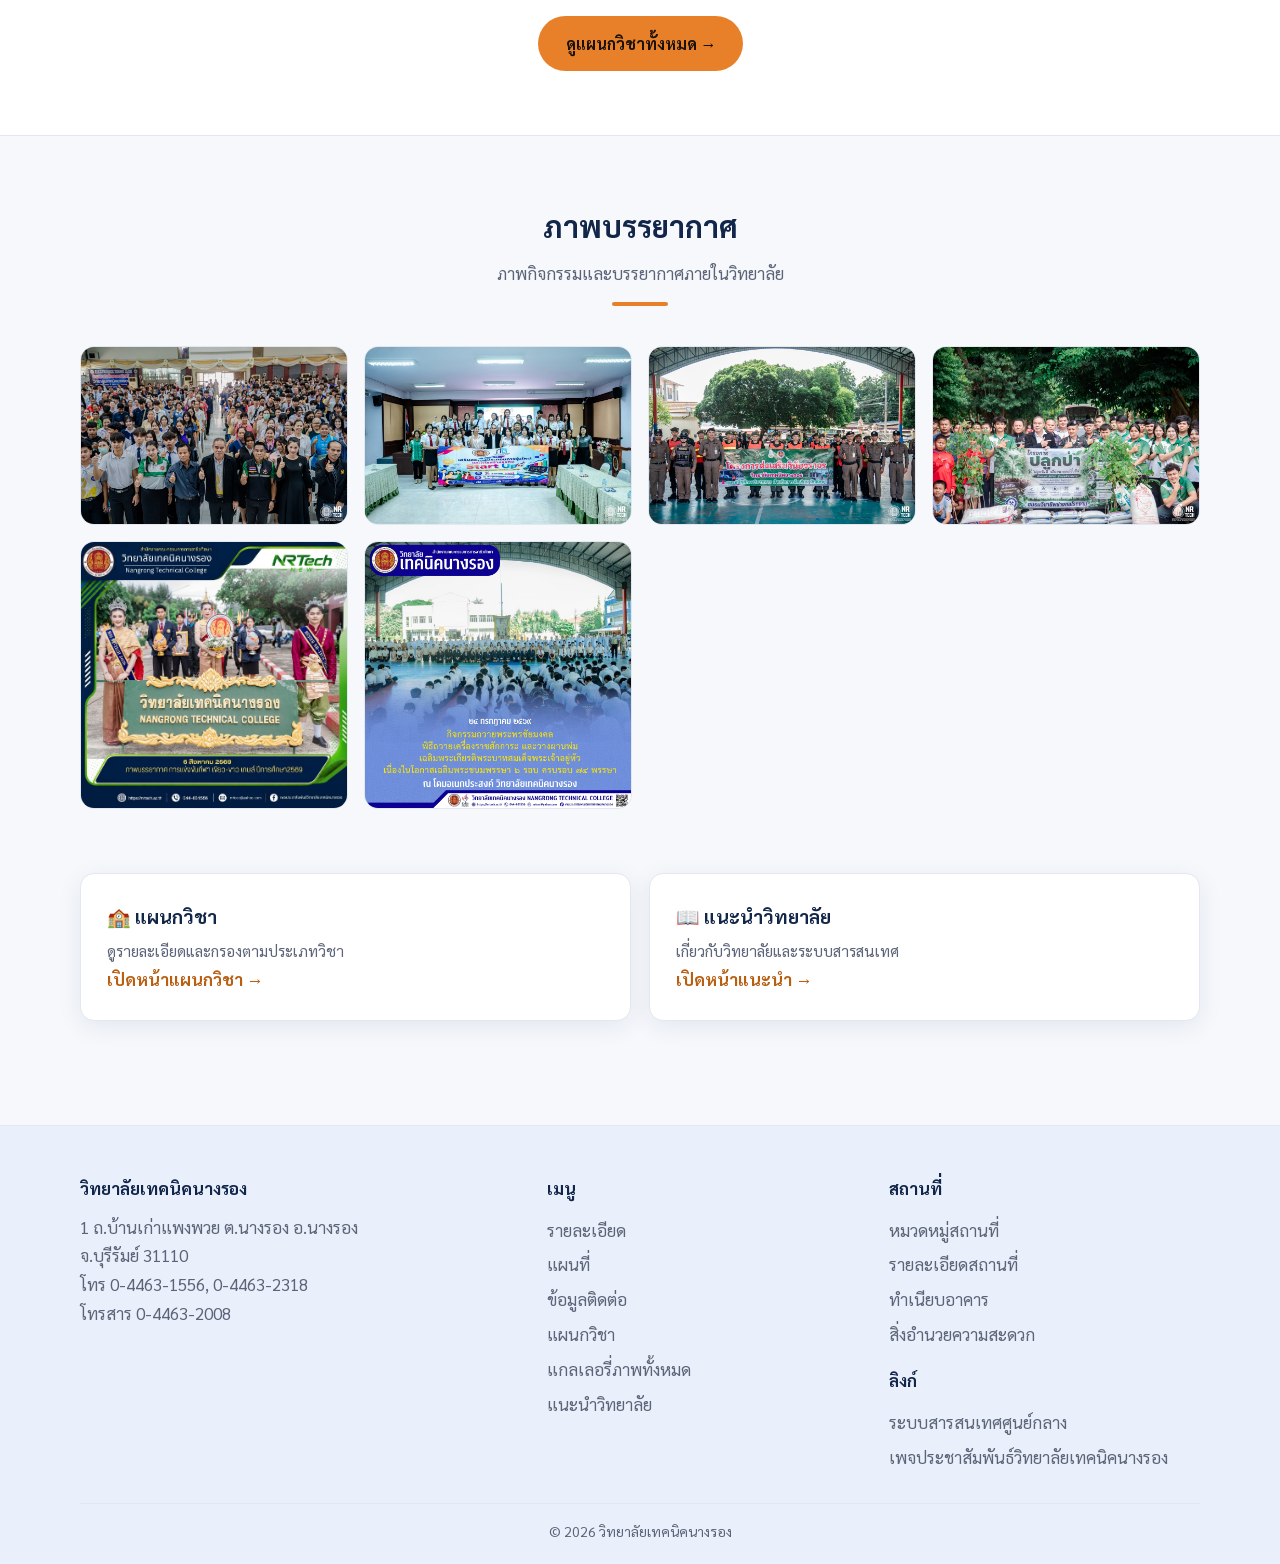
==== commit 9ab23a22: "Add files via upload" ====
--- a/index.html
+++ b/index.html
@@ -1,157 +1,166 @@
-<!DOCTYPE html>
-<html lang="th">
-<head>
-  <meta charset="UTF-8">
-  <meta name="viewport" content="width=device-width, initial-scale=1">
-  <title>รายละเอียด | วิทยาลัยเทคนิคนางรอง</title>
-  <meta name="description" content="วิทยาลัยเทคนิคนางรอง อ.นางรอง จ.บุรีรัมย์ รายละเอียด จุดเด่น แผนกวิชา และภาพบรรยากาศ">
-  <link rel="preconnect" href="https://fonts.googleapis.com">
-  <link rel="preconnect" href="https://fonts.gstatic.com" crossorigin>
-  <link href="https://fonts.googleapis.com/css2?family=Sarabun:wght@400;600;700&display=swap" rel="stylesheet">
-  <link rel="stylesheet" href="style.css">
-  <script src="theme.js"></script>
-</head>
-<body>
-
-  <div class="topbar">
-    <div class="container">
-      <span>📍 1 ถ.บ้านเก่าแพงพวย ต.นางรอง อ.นางรอง จ.บุรีรัมย์ 31110</span>
-      <span>☎ 0-4463-1556, 0-4463-2318</span>
-    </div>
-  </div>
-
-  <header class="site-header">
-    <div class="container">
-      <a href="index.html" class="brand">
-        <!-- โลโก้: ใส่ไฟล์ไว้ที่ images/logo.png (ถ้ายังไม่มี จะแสดงตัวอักษร "นร") -->
-        <div class="brand-mark"><span>นร</span><img src="roob/home.jpg" alt="โลโก้วิทยาลัยเทคนิคนางรอง" onerror="this.remove()"></div>
-        <div class="brand-text">
-          <strong>วิทยาลัยเทคนิคนางรอง</strong>
-          <span>Nang Rong Technical College</span>
-        </div>
-      </a>
-      <button class="theme-btn" id="themeBtn" type="button" aria-label="เปลี่ยนเป็นโหมดมืด">🌙</button>
-      <button class="menu-btn" aria-label="เปิดเมนู" onclick="document.getElementById('nav').classList.toggle('open')">☰</button>
-      <nav class="nav" id="nav">
-        <a href="index.html" class="active">รายละเอียด</a>
-        <a href="map.html">แผนที่</a>
-        <a href="contact.html">ข้อมูลติดต่อ</a>
-        <a href="departments.html">แผนกวิชา</a>
-      </nav>
-    </div>
-  </header>
-
-  <main>
-
-    <div class="hero">
-      <div class="container">
-        <div>
-          <span class="eyebrow">สถาบันอาชีวศึกษา จังหวัดบุรีรัมย์</span>
-          <h1>เรียนรู้ทักษะวิชาชีพ<br>สร้าง<em>อนาคต</em>ที่ก้าวไกล</h1>
-          <p>วิทยาลัยเทคนิคนางรอง (เดิมชื่อวิทยาลัยการอาชีพนางรอง) มุ่งจัดการอาชีวศึกษาให้มีคุณภาพ ผลิตกำลังคนที่มีสมรรถนะสูง มีคุณธรรม จริยธรรม</p>
-          <div class="hero-actions">
-            <a href="map.html" class="btn btn-primary">ดูแผนที่</a>
-            <a href="contact.html" class="btn btn-ghost">ข้อมูลติดต่อ</a>
-          </div>
-          <p></p>
-          <div class="hero-actions">
-            <a href="https://web.facebook.com/NrTechNew" target="_blank" rel="noopener " class="btn btn-ghost">เพจประชาสัมพันธ์วิทยาลัยเทคนิคนางรอง</a>
-          </div>
-        </div>
-        <!-- รูปหลัก: ใส่ไฟล์ไว้ที่ images/hero.jpg -->
-        <div class="photo hero-photo" data-label="รูปหลัก: home.jpg">
-          <img src="roob/logo.jpg" alt= "อาคารวิทยาลัยเทคนิคนางรอง" onerror="this.remove()">
-        </div>
-      </div>
-    </div>
-
-    <section>
-      <div class="container">
-        <div class="section-head">
-          <h2>จุดเด่นของวิทยาลัย</h2>
-          <p>เรียนจริง ปฏิบัติจริง เพื่อให้พร้อมทั้งการทำงานและการศึกษาต่อ</p>
-        </div>
-        <div class="grid grid-3">
-          <article class="card"><div class="icon">🛠️</div><h3>เน้นปฏิบัติจริง</h3><p>เรียนทฤษฎีควบคู่การฝึกปฏิบัติในโรงฝึกงานและห้องปฏิบัติการของแต่ละแผนกวิชา</p></article>
-          <article class="card"><div class="icon">🤝</div><h3>ร่วมมือกับสถานประกอบการ</h3><p>ส่งเสริมการฝึกประสบการณ์วิชาชีพในสถานประกอบการ เพื่อเตรียมความพร้อมสู่การทำงาน</p></article>
-          <article class="card"><div class="icon">🎯</div><h3>ยกระดับสมรรถนะอาชีพ</h3><p>จัดทำโครงการและคู่มือพัฒนาสมรรถนะเชิงประกอบอาชีพของผู้เรียนในหลายแผนกวิชา</p></article>
-          <article class="card"><div class="icon">🌱</div><h3>คุณธรรม จริยธรรม</h3><p>หล่อหลอมผู้เรียนให้เป็นคนดี มีวินัย รับผิดชอบ และมีจิตอาสา</p></article>
-        </div>
-      </div>
-    </section>
-
-    <section class="section-alt">
-      <div class="container">
-        <div class="section-head">
-          <h2>แผนกวิชา</h2>
-          <p>เลือกสายวิชาชีพที่ใช่สำหรับคุณ</p>
-        </div>
-        <div class="chips" style="justify-content:center">
-          <span class="chip">ช่างยนต์</span><span class="chip">ช่างกลโรงงาน</span><span class="chip">ช่างเชื่อมโลหะ</span>
-          <span class="chip">ช่างไฟฟ้ากำลัง</span><span class="chip">ช่างอิเล็กทรอนิกส์</span><span class="chip">คอมพิวเตอร์</span>
-          <span class="chip">การบัญชี</span><span class="chip">การตลาด</span><span class="chip">การโรงแรม</span>
-        </div>
-        <p style="text-align:center;color:var(--muted);font-size:14px;margin-top:12px">* ข้อมูลเบื้องต้น โปรดตรวจสอบกับวิทยาลัยอีกครั้ง</p>
-        <p style="text-align:center;margin-top:24px"><a href="departments.html" class="btn btn-primary">ดูแผนกวิชาทั้งหมด →</a></p>
-      </div>
-    </section>
-
-    <section>
-      <div class="container">
-        <div class="section-head">
-          <h2>ภาพบรรยากาศ</h2>
-          <p>ภาพกิจกรรมและบรรยากาศภายในวิทยาลัย</p>
-        </div>
-        <!-- แกลเลอรี: ใส่ไฟล์ images/gallery-1.jpg ถึง gallery-6.jpg
-             ต้องการเพิ่มรูป ให้คัดลอกบล็อก <div class="photo">…</div> ต่อท้ายได้เลย -->
-        <div class="gallery">
-          <div class="photo" data-label="images/gallery-1.jpg"><img src="roob/m1.jpg" alt="ภาพกิจกรรม 1" loading="lazy" onerror="this.remove()"></div>
-          <div class="photo" data-label="images/gallery-2.jpg"><img src="roob/m2.jpg" alt="ภาพกิจกรรม 2" loading="lazy" onerror="this.remove()"></div>
-          <div class="photo" data-label="images/gallery-3.jpg"><img src="roob/m3.jpg" alt="ภาพกิจกรรม 3" loading="lazy" onerror="this.remove()"></div>
-          <div class="photo" data-label="images/gallery-4.jpg"><img src="roob/m4.jpg" alt="ภาพกิจกรรม 4" loading="lazy" onerror="this.remove()"></div>
-          <div class="photo" data-label="images/gallery-5.jpg"><img src="roob/m5.jpg" alt="ภาพกิจกรรม 5" loading="lazy" onerror="this.remove()"></div>
-          <div class="photo" data-label="images/gallery-6.jpg"><img src="roob/m6.jpg" alt="ภาพกิจกรรม 6" loading="lazy" onerror="this.remove()"></div>
-        </div>
-      </div>
-    </section>
-
-    <section style="padding-top:0">
-      <div class="container link-cards">
-        <a class="card" href="departments.html"><h3>🏫 แผนกวิชา</h3><p>ดูรายละเอียดและกรองตามประเภทวิชา</p><span class="go">เปิดหน้าแผนกวิชา →</span></a>
-        <a class="card" href="about.html"><h3>📖 แนะนำวิทยาลัย</h3><p>เกี่ยวกับวิทยาลัยและระบบสารสนเทศ</p><span class="go">เปิดหน้าแนะนำ →</span></a>
-      </div>
-    </section>
-  </main>
-
-  <footer class="site-footer">
-    <div class="container">
-      <div class="footer-grid">
-        <div>
-          <h4>วิทยาลัยเทคนิคนางรอง</h4>
-          <p>1 ถ.บ้านเก่าแพงพวย ต.นางรอง อ.นางรอง<br>จ.บุรีรัมย์ 31110</p>
-          <p>โทร 0-4463-1556, 0-4463-2318<br>โทรสาร 0-4463-2008</p>
-        </div>
-        <div>
-          <h4>เมนู</h4>
-          <ul>
-            <li><a href="index.html">รายละเอียด</a></li>
-            <li><a href="map.html">แผนที่</a></li>
-            <li><a href="contact.html">ข้อมูลติดต่อ</a></li>
-            <li><a href="departments.html">แผนกวิชา</a></li>
-            <li><a href="about.html">แนะนำวิทยาลัย</a></li>
-          </ul>
-        </div>
-        <div>
-          <h4>ลิงก์</h4>
-          <ul>
-            <li><a href="https://my.nrtech.ac.th/" target="_blank" rel="noopener">ระบบสารสนเทศศูนย์กลาง</a></li>
-            <li><a href="https://web.facebook.com/NrTechNew" target="_blank" rel="noopener">เพจประชาสัมพันธ์วิทยาลัยเทคนิคนางรอง</a></li>
-          </ul>
-        </div>
-      </div>
-      <div class="copy">© 2026 วิทยาลัยเทคนิคนางรอง</div>
-    </div>
-  </footer>
-
-</body>
-</html>
+<!DOCTYPE html>
+<html lang="th">
+<head>
+  <meta charset="UTF-8">
+  <meta name="viewport" content="width=device-width, initial-scale=1">
+  <title>รายละเอียด | วิทยาลัยเทคนิคนางรอง</title>
+  <meta name="description" content="วิทยาลัยเทคนิคนางรอง อ.นางรอง จ.บุรีรัมย์ รายละเอียด จุดเด่น แผนกวิชา และภาพบรรยากาศ">
+  <link rel="preconnect" href="https://fonts.googleapis.com">
+  <link rel="preconnect" href="https://fonts.gstatic.com" crossorigin>
+  <link href="https://fonts.googleapis.com/css2?family=Sarabun:wght@400;600;700&display=swap" rel="stylesheet">
+  <link rel="stylesheet" href="style.css">
+  <script src="theme.js"></script>
+</head>
+<body>
+
+  <div class="topbar">
+    <div class="container">
+      <span>📍 1 ถ.บ้านเก่าแพงพวย ต.นางรอง อ.นางรอง จ.บุรีรัมย์ 31110</span>
+      <span>☎ 0-4463-1556, 0-4463-2318</span>
+    </div>
+  </div>
+
+  <header class="site-header">
+    <div class="container">
+      <a href="index.html" class="brand">
+        <!-- โลโก้: ใส่ไฟล์ไว้ที่ images/logo.png (ถ้ายังไม่มี จะแสดงตัวอักษร "นร") -->
+        <div class="brand-mark"><span>นร</span><img src="roob/home.jpg" alt="โลโก้วิทยาลัยเทคนิคนางรอง" onerror="this.remove()"></div>
+        <div class="brand-text">
+          <strong>วิทยาลัยเทคนิคนางรอง</strong>
+          <span>Nang Rong Technical College</span>
+        </div>
+      </a>
+      <button class="theme-btn" id="themeBtn" type="button" aria-label="เปลี่ยนเป็นโหมดมืด">🌙</button>
+      <button class="menu-btn" aria-label="เปิดเมนู" onclick="document.getElementById('nav').classList.toggle('open')">☰</button>
+      <nav class="nav" id="nav">
+        <a href="index.html" class="active">รายละเอียด</a>
+        <a href="map.html">แผนที่</a>
+        <a href="contact.html">ข้อมูลติดต่อ</a>
+        <a href="departments.html">แผนกวิชา</a>
+      </nav>
+    </div>
+  </header>
+
+  <main>
+
+    <div class="hero">
+      <div class="container">
+        <div>
+          <span class="eyebrow">สถาบันอาชีวศึกษา จังหวัดบุรีรัมย์</span>
+          <h1>เรียนรู้ทักษะวิชาชีพ<br>สร้าง<em>อนาคต</em>ที่ก้าวไกล</h1>
+          <p>วิทยาลัยเทคนิคนางรอง (เดิมชื่อวิทยาลัยการอาชีพนางรอง) มุ่งจัดการอาชีวศึกษาให้มีคุณภาพ ผลิตกำลังคนที่มีสมรรถนะสูง มีคุณธรรม จริยธรรม</p>
+          <div class="hero-actions">
+            <a href="map.html" class="btn btn-primary">ดูแผนที่</a>
+            <a href="contact.html" class="btn btn-ghost">ข้อมูลติดต่อ</a>
+          </div>
+          <p></p>
+          <div class="hero-actions">
+            <a href="https://web.facebook.com/NrTechNew" target="_blank" rel="noopener " class="btn btn-ghost">เพจประชาสัมพันธ์วิทยาลัยเทคนิคนางรอง</a>
+          </div>
+        </div>
+        <!-- รูปหลัก: ใส่ไฟล์ไว้ที่ images/hero.jpg -->
+        <div class="photo hero-photo" data-label="รูปหลัก: home.jpg">
+          <img src="roob/logo.jpg" alt= "อาคารวิทยาลัยเทคนิคนางรอง" onerror="this.remove()">
+        </div>
+      </div>
+    </div>
+
+    <section>
+      <div class="container">
+        <div class="section-head">
+          <h2>จุดเด่นของวิทยาลัย</h2>
+          <p>เรียนจริง ปฏิบัติจริง เพื่อให้พร้อมทั้งการทำงานและการศึกษาต่อ</p>
+        </div>
+        <div class="grid grid-3">
+          <article class="card"><div class="icon">🛠️</div><h3>เน้นปฏิบัติจริง</h3><p>เรียนทฤษฎีควบคู่การฝึกปฏิบัติในโรงฝึกงานและห้องปฏิบัติการของแต่ละแผนกวิชา</p></article>
+          <article class="card"><div class="icon">🤝</div><h3>ร่วมมือกับสถานประกอบการ</h3><p>ส่งเสริมการฝึกประสบการณ์วิชาชีพในสถานประกอบการ เพื่อเตรียมความพร้อมสู่การทำงาน</p></article>
+          <article class="card"><div class="icon">🎯</div><h3>ยกระดับสมรรถนะอาชีพ</h3><p>จัดทำโครงการและคู่มือพัฒนาสมรรถนะเชิงประกอบอาชีพของผู้เรียนในหลายแผนกวิชา</p></article>
+          <article class="card"><div class="icon">🌱</div><h3>คุณธรรม จริยธรรม</h3><p>หล่อหลอมผู้เรียนให้เป็นคนดี มีวินัย รับผิดชอบ และมีจิตอาสา</p></article>
+        </div>
+      </div>
+    </section>
+
+    <section class="section-alt">
+      <div class="container">
+        <div class="section-head">
+          <h2>แผนกวิชา</h2>
+          <p>เลือกสายวิชาชีพที่ใช่สำหรับคุณ</p>
+        </div>
+        <div class="chips" style="justify-content:center">
+          <span class="chip">ช่างยนต์</span><span class="chip">ช่างกลโรงงาน</span><span class="chip">ช่างเชื่อมโลหะ</span>
+          <span class="chip">ช่างไฟฟ้ากำลัง</span><span class="chip">ช่างอิเล็กทรอนิกส์</span><span class="chip">คอมพิวเตอร์</span>
+          <span class="chip">การบัญชี</span><span class="chip">การตลาด</span><span class="chip">การโรงแรม</span>
+        </div>
+        <p style="text-align:center;color:var(--muted);font-size:14px;margin-top:12px">* ข้อมูลเบื้องต้น โปรดตรวจสอบกับวิทยาลัยอีกครั้ง</p>
+        <p style="text-align:center;margin-top:24px"><a href="departments.html" class="btn btn-primary">ดูแผนกวิชาทั้งหมด →</a></p>
+      </div>
+    </section>
+
+    <section>
+      <div class="container">
+        <div class="section-head">
+          <h2>ภาพบรรยากาศ</h2>
+          <p>ภาพกิจกรรมและบรรยากาศภายในวิทยาลัย</p>
+        </div>
+        <!-- แกลเลอรี: ใส่ไฟล์ images/gallery-1.jpg ถึง gallery-6.jpg
+             ต้องการเพิ่มรูป ให้คัดลอกบล็อก <div class="photo">…</div> ต่อท้ายได้เลย -->
+        <div class="gallery">
+          <div class="photo" data-label="images/gallery-1.jpg"><img src="roob/m1.jpg" alt="ภาพกิจกรรม 1" loading="lazy" onerror="this.remove()"></div>
+          <div class="photo" data-label="images/gallery-2.jpg"><img src="roob/m2.jpg" alt="ภาพกิจกรรม 2" loading="lazy" onerror="this.remove()"></div>
+          <div class="photo" data-label="images/gallery-3.jpg"><img src="roob/m3.jpg" alt="ภาพกิจกรรม 3" loading="lazy" onerror="this.remove()"></div>
+          <div class="photo" data-label="images/gallery-4.jpg"><img src="roob/m4.jpg" alt="ภาพกิจกรรม 4" loading="lazy" onerror="this.remove()"></div>
+          <div class="photo" data-label="images/gallery-5.jpg"><img src="roob/m5.jpg" alt="ภาพกิจกรรม 5" loading="lazy" onerror="this.remove()"></div>
+          <div class="photo" data-label="images/gallery-6.jpg"><img src="roob/m6.jpg" alt="ภาพกิจกรรม 6" loading="lazy" onerror="this.remove()"></div>
+        </div>
+      </div>
+    </section>
+
+    <section style="padding-top:0">
+      <div class="container link-cards">
+        <a class="card" href="departments.html"><h3>🏫 แผนกวิชา</h3><p>ดูรายละเอียดและกรองตามประเภทวิชา</p><span class="go">เปิดหน้าแผนกวิชา →</span></a>
+        <a class="card" href="about.html"><h3>📖 แนะนำวิทยาลัย</h3><p>เกี่ยวกับวิทยาลัยและระบบสารสนเทศ</p><span class="go">เปิดหน้าแนะนำ →</span></a>
+      </div>
+    </section>
+  </main>
+
+  <footer class="site-footer">
+    <div class="container">
+      <div class="footer-grid">
+        <div>
+          <h4>วิทยาลัยเทคนิคนางรอง</h4>
+          <p>1 ถ.บ้านเก่าแพงพวย ต.นางรอง อ.นางรอง<br>จ.บุรีรัมย์ 31110</p>
+          <p>โทร 0-4463-1556, 0-4463-2318<br>โทรสาร 0-4463-2008</p>
+        </div>
+        <div>
+          <h4>เมนู</h4>
+          <ul>
+            <li><a href="index.html">รายละเอียด</a></li>
+            <li><a href="map.html">แผนที่</a></li>
+            <li><a href="contact.html">ข้อมูลติดต่อ</a></li>
+            <li><a href="departments.html">แผนกวิชา</a></li>
+            <li><a href="gallery.html">แกลเลอรี่ภาพทั้งหมด</a></li>
+            <li><a href="about.html">แนะนำวิทยาลัย</a></li>
+          </ul>
+        </div>
+        <div>
+          <h4>สถานที่</h4>
+          <ul>
+            <li><a href="service.html">หมวดหมู่สถานที่</a></li>
+            <li><a href="detail.html">รายละเอียดสถานที่</a></li>
+            <li><a href="buildings.html">ทำเนียบอาคาร</a></li>
+            <li><a href="facilities.html">สิ่งอำนวยความสะดวก</a></li>
+          </ul>
+          <h4 style="margin-top:14px">ลิงก์</h4>
+          <ul>
+          <ul>
+            <li><a href="https://my.nrtech.ac.th/" target="_blank" rel="noopener">ระบบสารสนเทศศูนย์กลาง</a></li>
+            <li><a href="https://web.facebook.com/NrTechNew" target="_blank" rel="noopener">เพจประชาสัมพันธ์วิทยาลัยเทคนิคนางรอง</a></li>
+          </ul>
+        </div>
+      </div>
+      <div class="copy">© 2026 วิทยาลัยเทคนิคนางรอง</div>
+    </div>
+  </footer>
+
+</body>
+</html>
--- a/style.css
+++ b/style.css
@@ -345,4 +345,114 @@
 }
 .teacher h3 { color: var(--navy); font-size: 18px; margin-bottom: 2px; }
 .teacher .role { color: var(--accent-dark); font-weight: 600; font-size: 15px; }
-.teacher .sub { color: var(--muted); font-size: 14px; }+.teacher .sub { color: var(--muted); font-size: 14px; }
+
+/* ===== แกลเลอรี่ (หน้า gallery.html) ===== */
+.masonry { column-count: 3; column-gap: 16px; }
+.g-item {
+  display: block; width: 100%; margin: 0 0 16px; padding: 0; border: 1px solid var(--line);
+  border-radius: var(--radius); overflow: hidden; background: var(--soft); cursor: zoom-in;
+  position: relative; break-inside: avoid; font: inherit; box-shadow: var(--shadow);
+  transition: transform .2s, box-shadow .2s;
+}
+.g-item:hover { transform: translateY(-3px); box-shadow: var(--shadow-hover); }
+.g-item:focus-visible { outline: 3px solid var(--accent); outline-offset: 2px; }
+.g-item img { display: block; width: 100%; height: auto; }
+.g-item .cap {
+  position: absolute; left: 0; right: 0; bottom: 0; padding: 22px 12px 10px; text-align: left;
+  color: #fff; font-size: 14px; line-height: 1.4; opacity: 0; transition: opacity .2s;
+  background: linear-gradient(transparent, rgba(0,0,0,.7));
+}
+.g-item:hover .cap, .g-item:focus-visible .cap { opacity: 1; }
+.g-item.g-ph {
+  cursor: default; aspect-ratio: 4 / 3; display: grid; place-items: center; border-style: dashed;
+  color: var(--muted); font-size: 15px; box-shadow: none;
+}
+.g-item.g-ph:hover { transform: none; box-shadow: none; }
+.g-empty { text-align: center; color: var(--muted); padding: 40px 0; }
+
+.lb {
+  position: fixed; inset: 0; z-index: 100; background: rgba(5, 10, 20, .93);
+  display: flex; align-items: center; justify-content: center; padding: 16px;
+}
+.lb[hidden] { display: none; }
+.lb figure { margin: 0; text-align: center; max-width: 100%; }
+.lb img { max-width: min(92vw, 1200px); max-height: 80vh; object-fit: contain; border-radius: 8px; }
+.lb figcaption { color: #e7ebf5; margin-top: 12px; font-size: 16px; }
+.lb-btn {
+  position: absolute; width: 46px; height: 46px; border-radius: 50%; border: 0; cursor: pointer;
+  background: rgba(255,255,255,.14); color: #fff; font-size: 26px; line-height: 1; display: grid; place-items: center;
+}
+.lb-btn:hover { background: rgba(255,255,255,.28); }
+.lb-btn:focus-visible { outline: 3px solid var(--accent); }
+.lb-close { top: 16px; right: 16px; font-size: 20px; }
+.lb-prev { left: 16px; top: 50%; transform: translateY(-50%); }
+.lb-next { right: 16px; top: 50%; transform: translateY(-50%); }
+
+@media (max-width: 860px) { .masonry { column-count: 2; } .nav a { font-size: 14px; } }
+@media (max-width: 480px) { .lb-prev { left: 6px; } .lb-next { right: 6px; } }
+
+/* มือถือ: ปุ่มเมนู 4 ปุ่มให้อยู่บรรทัดเดียว */
+@media (max-width: 860px) {
+  .nav a { white-space: nowrap; padding: 8px 4px; font-size: 14px; }
+}
+@media (max-width: 380px) {
+  .nav a { font-size: 13px; }
+}
+
+/* ===== หน้าสถานที่ (places / place / buildings / facilities) ===== */
+.subnav { display: flex; gap: 8px; flex-wrap: wrap; margin-top: 18px; }
+.subnav a {
+  padding: 7px 16px; border-radius: 999px; border: 1px solid var(--line); background: var(--surface);
+  color: var(--navy); font-weight: 600; font-size: 15px; transition: border-color .2s;
+}
+.subnav a:hover { border-color: var(--accent); }
+.subnav a.active { background: var(--brand); color: #fff; border-color: var(--brand); }
+
+.demo-note {
+  background: var(--accent-soft); border: 1px solid var(--accent-line); color: var(--accent-dark);
+  border-radius: var(--radius); padding: 10px 16px; font-size: 14.5px; margin-bottom: 28px; text-align: center;
+}
+
+.cat-card { text-align: left; font: inherit; cursor: pointer; width: 100%; color: inherit; }
+.cat-card.active { border-color: var(--accent); box-shadow: 0 0 0 2px var(--accent); }
+
+.pcard { display: block; padding: 0; overflow: hidden; }
+.pcard .photo { border-radius: 0; border: 0; border-bottom: 1px solid var(--line); }
+.pcard .body { padding: 18px 20px 22px; }
+.pcard h3 { color: var(--navy); font-size: 18px; margin-bottom: 4px; }
+.pcard p { color: var(--muted); font-size: 15px; }
+.pcard .tag + .tag { margin-left: 6px; }
+
+.search {
+  display: block; width: 100%; max-width: 440px; margin: 0 auto 28px; padding: 11px 18px;
+  border-radius: 999px; border: 1px solid var(--line); background: var(--surface); color: var(--ink);
+  font: inherit; font-size: 16px;
+}
+.search:focus { outline: 3px solid var(--accent); outline-offset: 1px; }
+
+.bcard .head { display: flex; align-items: center; gap: 12px; margin-bottom: 8px; }
+.bcard .no {
+  background: var(--brand); color: #fff; font-weight: 700; font-size: 14px; padding: 3px 12px; border-radius: 999px; white-space: nowrap;
+}
+.bcard .rooms { margin-top: 12px; display: flex; flex-wrap: wrap; gap: 6px; }
+.bcard .rooms a { background: var(--soft); color: var(--navy-2); font-size: 14px; font-weight: 600; padding: 2px 12px; border-radius: 999px; }
+.bcard .rooms a:hover { background: var(--accent-soft); }
+
+.fac-card .where { margin-top: 12px; display: flex; flex-wrap: wrap; gap: 6px; }
+.fac-card .where a { background: var(--soft); color: var(--navy-2); font-size: 14px; font-weight: 600; padding: 2px 12px; border-radius: 999px; }
+.fac-card .where a:hover { background: var(--accent-soft); }
+
+.detail-grid { display: grid; gap: 28px; grid-template-columns: 1.1fr 1fr; align-items: start; }
+.extras { display: grid; gap: 14px; grid-template-columns: 1fr 1fr; margin-top: 14px; }
+.extras .photo { aspect-ratio: 4 / 3; }
+@media (max-width: 860px) { .detail-grid { grid-template-columns: 1fr; } }
+
+/* หน้าสถานที่แบบง่าย */
+ul.plain { list-style: none; margin-top: 10px; }
+ul.plain li { padding: 4px 0; border-top: 1px dashed var(--line); }
+ul.plain a { color: var(--navy-2); font-weight: 600; text-decoration: underline; }
+.stack { display: grid; gap: 22px; }
+.place h2 { color: var(--navy); font-size: 24px; margin-bottom: 6px; }
+.place { scroll-margin-top: 90px; }
+.place:target { border-color: var(--accent); box-shadow: 0 0 0 2px var(--accent); }
